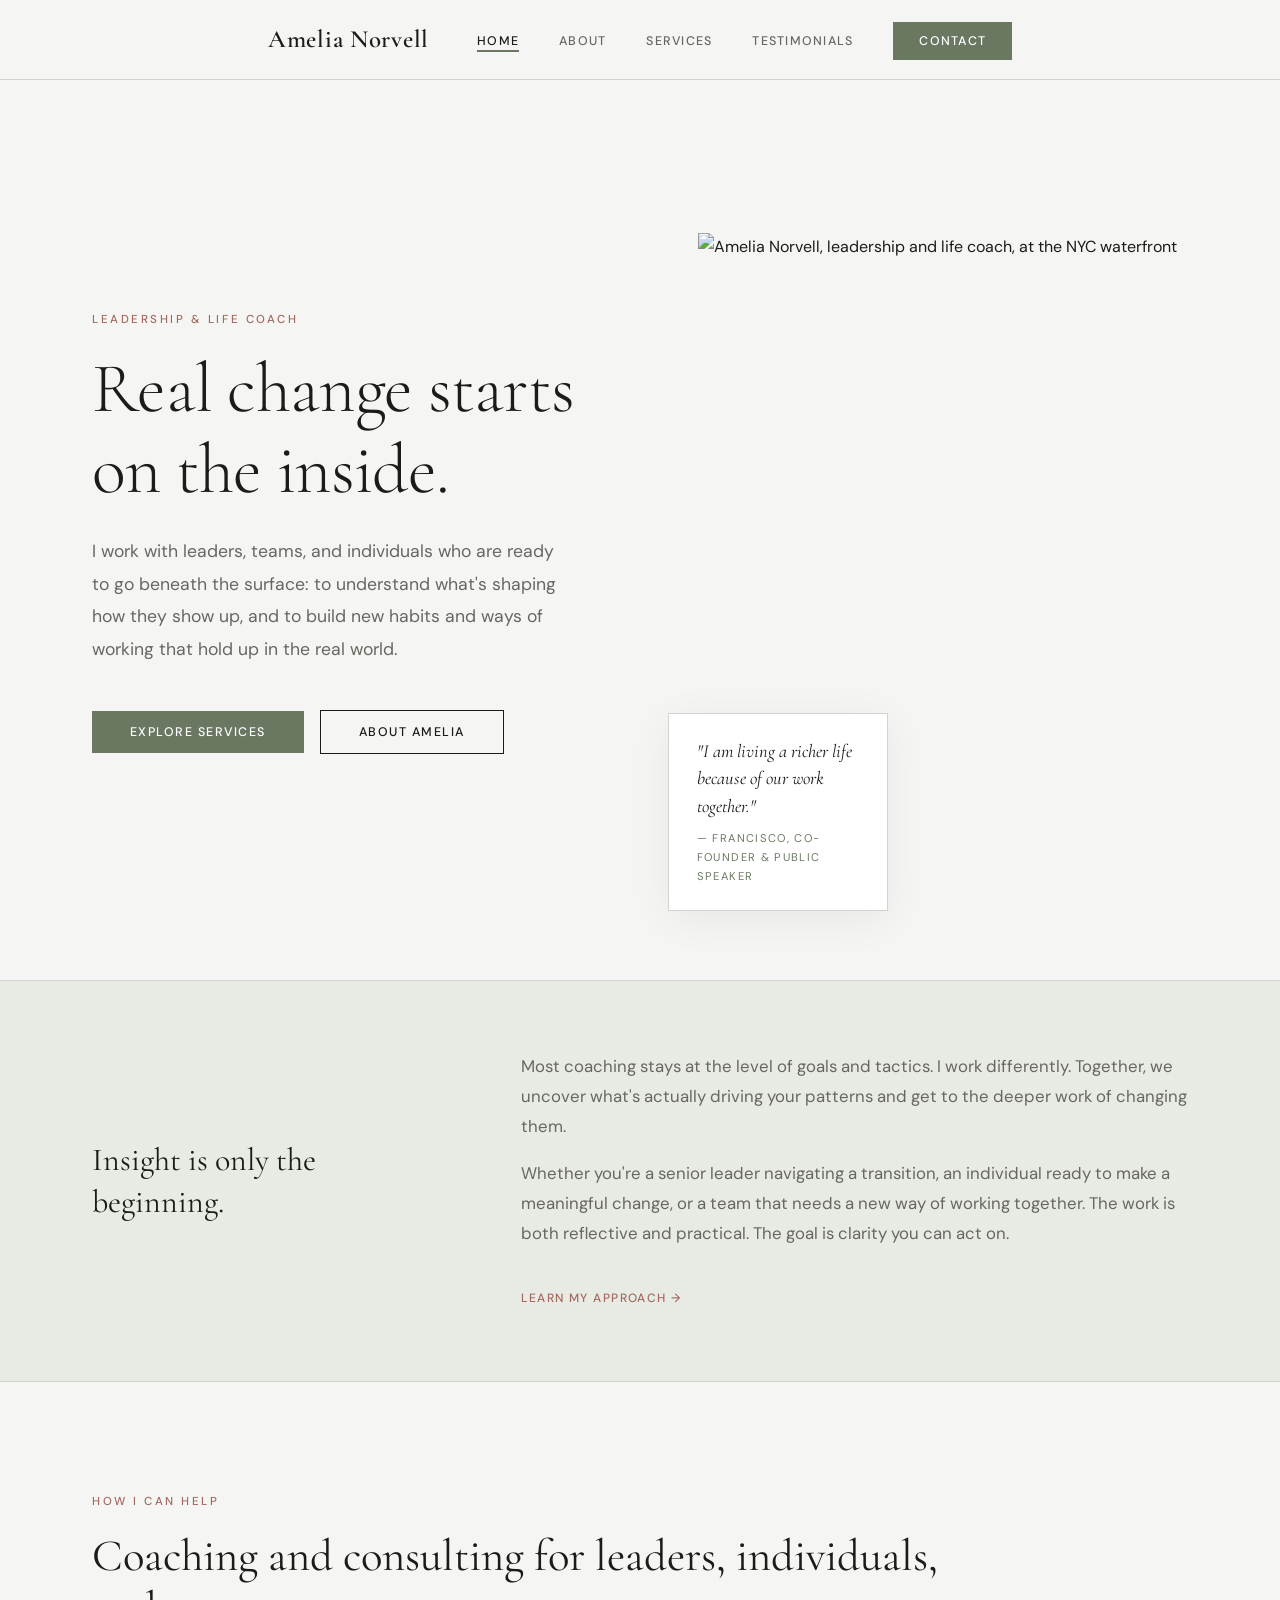
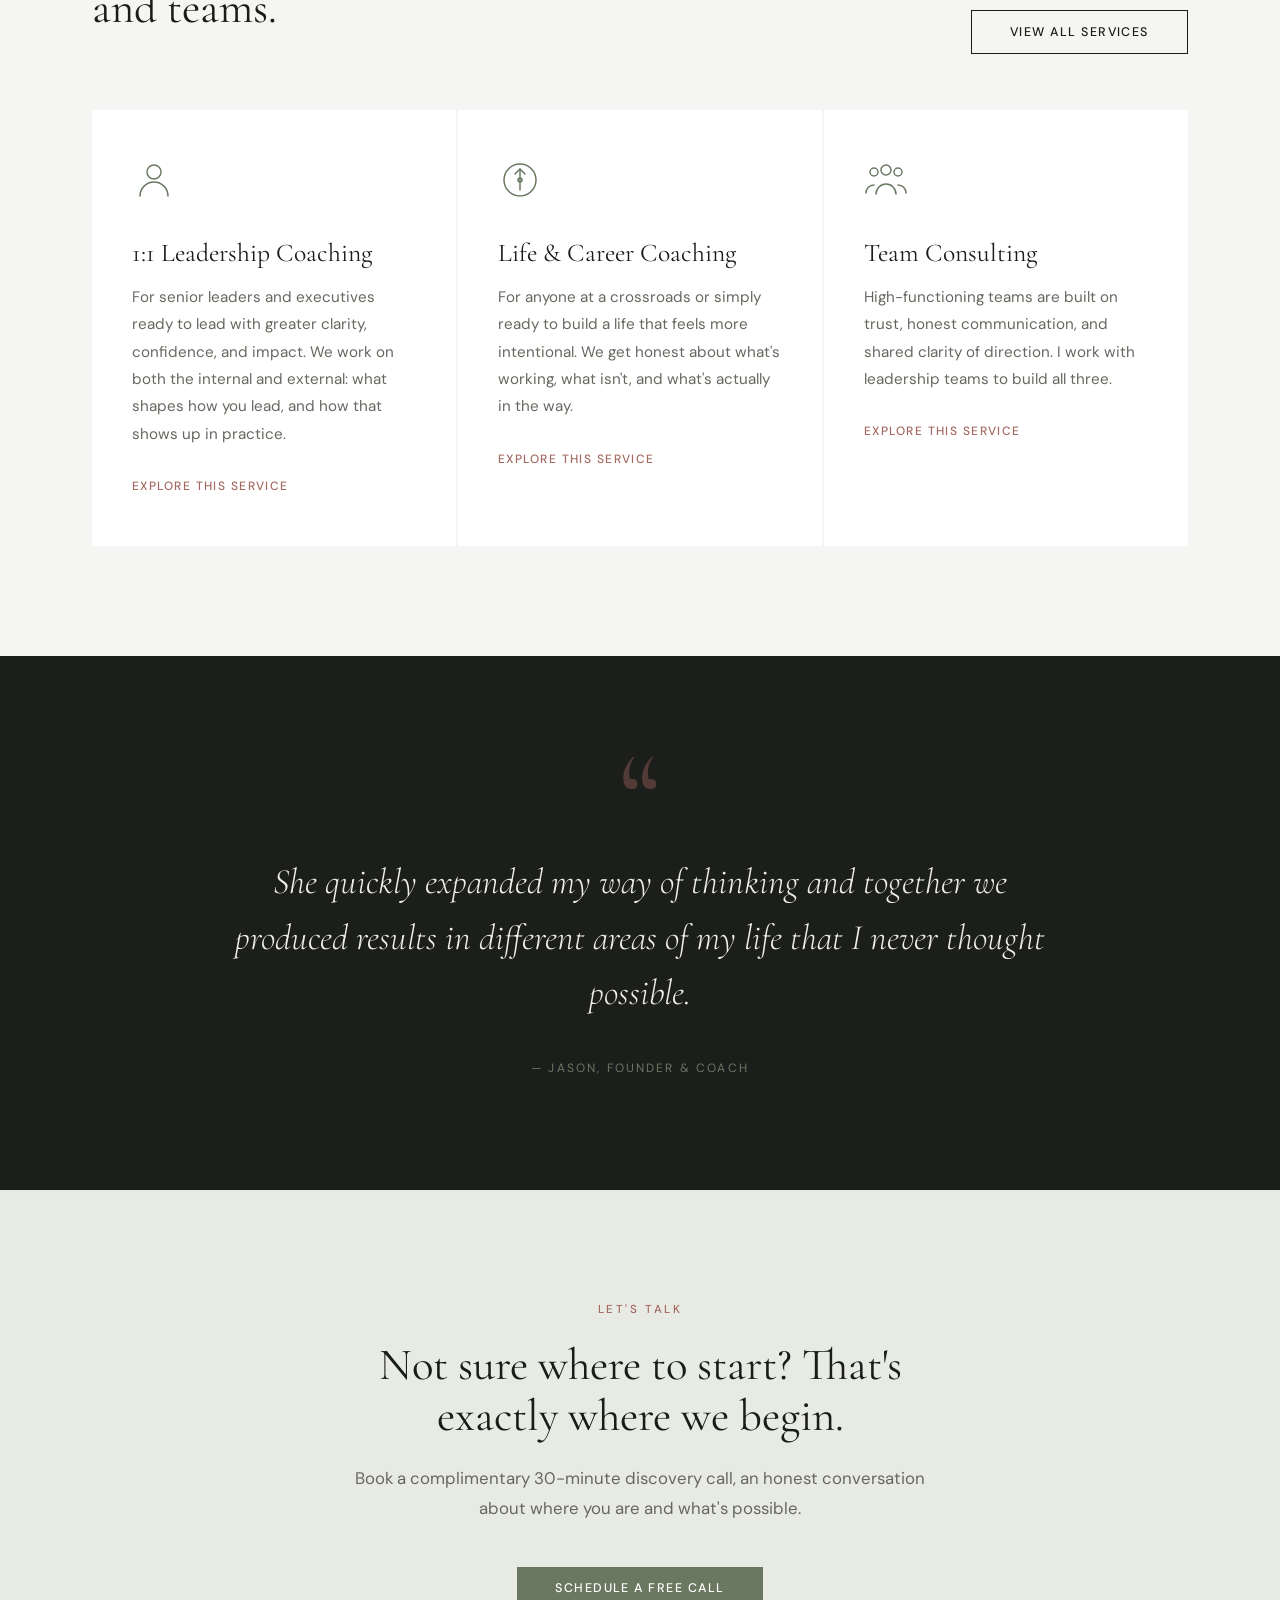
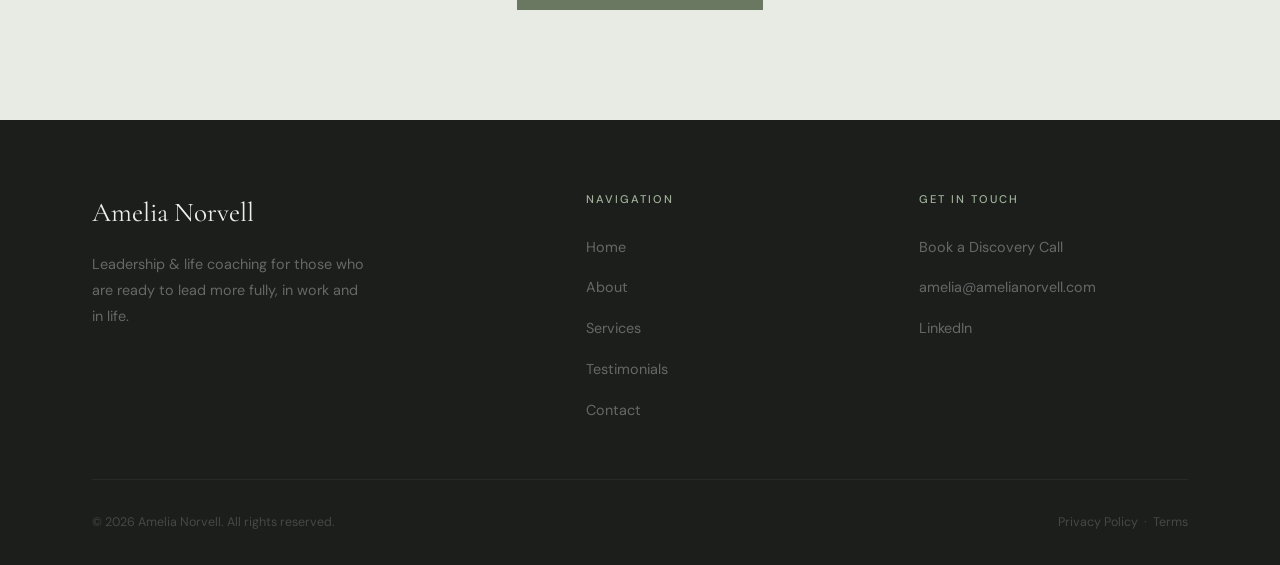
==== index.html @ 1b2a87e9 "Add files via upload" ====
<!DOCTYPE html>
<html lang="en">
<head>
  <meta charset="UTF-8" />
  <meta name="viewport" content="width=device-width, initial-scale=1.0" />
  <title>Amelia Norvell — Leadership & Life Coach</title>
  <meta name="description" content="Amelia Norvell helps high-achievers and teams unlock their fullest potential through transformative coaching and consulting." />
  <link rel="preconnect" href="https://fonts.googleapis.com" />
  <link rel="preconnect" href="https://fonts.gstatic.com" crossorigin />
  <link href="https://fonts.googleapis.com/css2?family=Cormorant+Garamond:ital,wght@0,300;0,400;0,500;0,600;1,300;1,400;1,500&family=DM+Sans:wght@300;400;500&display=swap" rel="stylesheet" />
  <link rel="stylesheet" href="style.css" />
</head>
<body>

  <!-- NAV -->
  <nav>
    <div class="container">
      <div class="nav-inner">
        <a href="index.html" class="nav-logo">Amelia Norvell</a>
        <ul class="nav-links">
          <li><a href="index.html" class="active">Home</a></li>
          <li><a href="about.html">About</a></li>
          <li><a href="services.html">Services</a></li>
          <li><a href="testimonials.html">Testimonials</a></li>
          <li><a href="contact.html" class="nav-cta">Contact</a></li>
        </ul>
        <button class="hamburger" aria-label="Toggle navigation">
          <span></span><span></span><span></span>
        </button>
      </div>
    </div>
  </nav>

  <!-- MOBILE NAV -->
  <div class="mobile-nav" role="navigation" aria-label="Mobile menu">
    <a href="index.html">Home</a>
    <a href="about.html">About</a>
    <a href="services.html">Services</a>
    <a href="testimonials.html">Testimonials</a>
    <a href="contact.html" class="mobile-cta">Contact</a>
  </div>

  <main class="page-content">

    <!-- HERO -->
    <section class="hero">
      <div class="container">
        <div class="hero-content">
          <span class="eyebrow">Leadership &amp; Life Coach</span>
          <h1>Real change starts<br>on the inside.</h1>
          <p class="hero-sub">I work with leaders, teams, and individuals who are ready to go beneath the surface: to understand what's shaping how they show up, and to build new habits and ways of working that hold up in the real world.</p>
          <div class="hero-btns">
            <a href="services.html" class="btn btn-primary">Explore Services</a>
            <a href="about.html" class="btn btn-outline">About Amelia</a>
          </div>
        </div>
        <div class="hero-visual">
          <img src="images/amelia-portrait-hero.jpeg" alt="Amelia Norvell, leadership and life coach, at the NYC waterfront" class="hero-portrait" style="object-fit:cover; display:block;" />
          <div class="hero-badge">
            <p>"I am living a richer life because of our work together."</p>
            <cite>— Francisco, Co-founder &amp; Public Speaker</cite>
          </div>
        </div>
      </div>
    </section>

    <!-- INTRO STRIP -->
    <section class="intro-strip">
      <div class="container">
        <div class="intro-strip-inner">
          <div data-reveal>
            <h2>Insight is only the beginning.</h2>
          </div>
          <div data-reveal>
            <p>Most coaching stays at the level of goals and tactics. I work differently. Together, we uncover what's actually driving your patterns and get to the deeper work of changing them.</p>
            <p>Whether you're a senior leader navigating a transition, an individual ready to make a meaningful change, or a team that needs a new way of working together. The work is both reflective and practical. The goal is clarity you can act on.</p>
            <a href="about.html" class="card-link" style="margin-top: 1.5rem; display: inline-flex;">Learn my approach &rarr;</a>
          </div>
        </div>
      </div>
    </section>

    <!-- SERVICES OVERVIEW -->
    <section class="section-pad services-overview">
      <div class="container">
        <div class="services-header">
          <div>
            <span class="eyebrow">How I Can Help</span>
            <h2 class="section-title">Coaching and consulting for leaders, individuals, and teams.</h2>
          </div>
          <a href="services.html" class="btn btn-outline" style="flex-shrink:0;">View All Services</a>
        </div>

        <div class="cards-grid">
          <div class="card" data-reveal>
            <svg class="card-icon" viewBox="0 0 44 44" fill="none" stroke="currentColor" stroke-width="1.5" stroke-linecap="round" stroke-linejoin="round">
              <circle cx="22" cy="14" r="7"/>
              <path d="M8 38c0-7.732 6.268-14 14-14s14 6.268 14 14"/>
            </svg>
            <h3>1:1 Leadership Coaching</h3>
            <p>For senior leaders and executives ready to lead with greater clarity, confidence, and impact. We work on both the internal and external: what shapes how you lead, and how that shows up in practice.</p>
            <a href="services.html" class="card-link">Explore this service</a>
          </div>

          <div class="card" data-reveal>
            <svg class="card-icon" viewBox="0 0 44 44" fill="none" stroke="currentColor" stroke-width="1.5" stroke-linecap="round" stroke-linejoin="round">
              <circle cx="22" cy="22" r="16"/>
              <line x1="22" y1="32" x2="22" y2="11"/>
              <path d="M17 16l5-5 5 5"/>
              <circle cx="22" cy="22" r="2"/>
            </svg>
            <h3>Life &amp; Career Coaching</h3>
            <p>For anyone at a crossroads or simply ready to build a life that feels more intentional. We get honest about what's working, what isn't, and what's actually in the way.</p>
            <a href="services.html" class="card-link">Explore this service</a>
          </div>

          <div class="card" data-reveal>
            <svg class="card-icon" viewBox="0 0 44 44" fill="none" stroke="currentColor" stroke-width="1.5" stroke-linecap="round" stroke-linejoin="round">
              <circle cx="22" cy="12" r="5"/>
              <path d="M12 36c0-5.523 4.477-10 10-10s10 4.477 10 10"/>
              <circle cx="10" cy="14" r="4"/>
              <path d="M2 35c0-4.418 3.582-8 8-8"/>
              <circle cx="34" cy="14" r="4"/>
              <path d="M42 35c0-4.418-3.582-8-8-8"/>
            </svg>
            <h3>Team Consulting</h3>
            <p>High-functioning teams are built on trust, honest communication, and shared clarity of direction. I work with leadership teams to build all three.</p>
            <a href="services.html" class="card-link">Explore this service</a>
          </div>
        </div>
      </div>
    </section>

    <!-- QUOTE -->
    <section class="quote-section">
      <div class="container">
        <div class="quote-inner">
          <span class="quote-mark" aria-hidden="true">&ldquo;</span>
          <blockquote>
            She quickly expanded my way of thinking and together we produced results in different areas of my life that I never thought possible.
          </blockquote>
          <cite>— Jason, Founder &amp; Coach</cite>
        </div>
      </div>
    </section>

    <!-- CTA -->
    <section class="cta-section">
      <div class="container">
        <div class="cta-inner" data-reveal>
          <span class="eyebrow">Let's Talk</span>
          <h2>Not sure where to start? That's exactly where we begin.</h2>
          <p>Book a complimentary 30-minute discovery call, an honest conversation about where you are and what's possible.</p>
          <a href="contact.html" class="btn btn-primary">Schedule a Free Call</a>
        </div>
      </div>
    </section>

  </main>

  <!-- FOOTER -->
  <footer>
    <div class="container">
      <div class="footer-grid">
        <div>
          <span class="footer-logo">Amelia Norvell</span>
          <p class="footer-desc">Leadership &amp; life coaching for those who are ready to lead more fully, in work and in life.</p>
        </div>
        <div>
          <div class="footer-col-title">Navigation</div>
          <ul class="footer-links">
            <li><a href="index.html">Home</a></li>
            <li><a href="about.html">About</a></li>
            <li><a href="services.html">Services</a></li>
            <li><a href="testimonials.html">Testimonials</a></li>
            <li><a href="contact.html">Contact</a></li>
          </ul>
        </div>
        <div>
          <div class="footer-col-title">Get in Touch</div>
          <ul class="footer-links">
            <li><a href="contact.html">Book a Discovery Call</a></li>
            <li><a href="mailto:amelia@amelianorvell.com">amelia@amelianorvell.com</a></li>
            <li><a href="https://www.linkedin.com/in/amelia-norvell-pcc">LinkedIn</a></li>
            
          </ul>
        </div>
      </div>
      <div class="footer-bottom">
        <span>&copy; 2026 Amelia Norvell. All rights reserved.</span>
        <span><a href="#">Privacy Policy</a> &nbsp;&middot;&nbsp; <a href="#">Terms</a></span>
      </div>
    </div>
  </footer>

  <script src="script.js"></script>
</body>
</html>
---- style.css ----
/* ============================================================
   RESET & ROOT
   ============================================================ */
*, *::before, *::after {
  box-sizing: border-box;
  margin: 0;
  padding: 0;
}

:root {
  --bg:           #F5F6F3;
  --bg-warm:      #E8EAE4;
  --bg-dark:      #1C1E1C;
  --text:         #1A1C18;
  --text-muted:   #666860;
  --accent:       #6A7862;
  --accent-hover: #546050;
  --accent-light: #E0E4DC;
  --pop:          #A36860;
  --white:        #FFFFFF;
  --border:       #D0D4CC;
  --nav-height:   80px;
}

html {
  scroll-behavior: smooth;
}

body {
  font-family: 'DM Sans', sans-serif;
  background: var(--bg);
  color: var(--text);
  line-height: 1.7;
  -webkit-font-smoothing: antialiased;
  overflow-x: hidden;
}

/* ============================================================
   TYPOGRAPHY
   ============================================================ */
h1, h2, h3, h4 {
  font-family: 'Cormorant Garamond', serif;
  font-weight: 400;
  line-height: 1.15;
}

h1 { font-size: clamp(2.8rem, 5.5vw, 5rem); }
h2 { font-size: clamp(2rem, 3.5vw, 3.2rem); }
h3 { font-size: clamp(1.4rem, 2vw, 2rem); }

p {
  font-size: 1rem;
  color: var(--text-muted);
  line-height: 1.8;
}

a { text-decoration: none; color: inherit; }

/* ============================================================
   LAYOUT
   ============================================================ */
.container {
  max-width: 1160px;
  margin: 0 auto;
  padding: 0 2rem;
}

.section-pad { padding: 110px 0; }
.section-pad-sm { padding: 70px 0; }

/* ============================================================
   BUTTONS
   ============================================================ */
.btn {
  display: inline-block;
  padding: 15px 38px;
  font-family: 'DM Sans', sans-serif;
  font-size: 0.78rem;
  font-weight: 500;
  letter-spacing: 0.12em;
  text-transform: uppercase;
  transition: all 0.3s ease;
  cursor: pointer;
  border: none;
  line-height: 1;
}

.btn-primary {
  background: var(--accent);
  color: var(--white);
}
.btn-primary:hover {
  background: var(--accent-hover);
  transform: translateY(-1px);
}

.btn-outline {
  border: 1.5px solid var(--text);
  color: var(--text);
  background: transparent;
}
.btn-outline:hover {
  background: var(--text);
  color: var(--white);
}

.btn-outline-light {
  border: 1.5px solid rgba(255,255,255,0.5);
  color: var(--white);
  background: transparent;
}
.btn-outline-light:hover {
  background: var(--white);
  color: var(--text);
  border-color: var(--white);
}

/* ============================================================
   NAVIGATION
   ============================================================ */
nav {
  position: fixed;
  top: 0;
  left: 0;
  right: 0;
  z-index: 1000;
  height: var(--nav-height);
  display: flex;
  align-items: center;
  background: rgba(245, 246, 243, 0.96);
  backdrop-filter: blur(10px);
  -webkit-backdrop-filter: blur(10px);
  border-bottom: 1px solid var(--border);
  transition: box-shadow 0.3s ease;
}

.nav-inner {
  display: flex;
  justify-content: space-between;
  align-items: center;
  width: 100%;
  gap: 3rem;
}

.nav-logo {
  font-family: 'Cormorant Garamond', serif;
  font-size: 1.55rem;
  font-weight: 600;
  letter-spacing: 0.03em;
  color: var(--text);
}

.nav-links {
  display: flex;
  gap: 2.5rem;
  align-items: center;
  list-style: none;
}

.nav-links a {
  font-size: 0.78rem;
  font-weight: 500;
  letter-spacing: 0.1em;
  text-transform: uppercase;
  color: var(--text-muted);
  transition: color 0.2s;
  position: relative;
}

.nav-links a::after {
  content: '';
  position: absolute;
  bottom: -3px;
  left: 0;
  right: 0;
  height: 1.5px;
  background: var(--accent);
  transform: scaleX(0);
  transform-origin: left;
  transition: transform 0.25s ease;
}

.nav-links a:hover,
.nav-links a.active {
  color: var(--text);
}

.nav-links a:hover::after,
.nav-links a.active::after {
  transform: scaleX(1);
}

.nav-cta {
  background: var(--accent) !important;
  color: var(--white) !important;
  padding: 11px 26px;
  font-size: 0.78rem;
  letter-spacing: 0.1em;
  text-transform: uppercase;
  transition: background 0.2s, transform 0.2s !important;
}

.nav-cta::after { display: none !important; }

.nav-cta:hover {
  background: var(--accent-hover) !important;
  transform: translateY(-1px);
}

/* Hamburger */
.hamburger {
  display: none;
  flex-direction: column;
  gap: 5px;
  cursor: pointer;
  background: none;
  border: none;
  padding: 6px;
}

.hamburger span {
  display: block;
  width: 24px;
  height: 1.5px;
  background: var(--text);
  transition: all 0.3s ease;
}

.hamburger.open span:nth-child(1) {
  transform: translateY(6.5px) rotate(45deg);
}
.hamburger.open span:nth-child(2) {
  opacity: 0;
  transform: scaleX(0);
}
.hamburger.open span:nth-child(3) {
  transform: translateY(-6.5px) rotate(-45deg);
}

/* Mobile Nav Overlay */
.mobile-nav {
  display: none;
  position: fixed;
  top: var(--nav-height);
  left: 0;
  right: 0;
  bottom: 0;
  background: var(--bg);
  z-index: 999;
  flex-direction: column;
  align-items: center;
  justify-content: center;
  gap: 2.5rem;
  opacity: 0;
  transition: opacity 0.3s ease;
}

.mobile-nav.open {
  display: flex;
  opacity: 1;
}

.mobile-nav a {
  font-family: 'Cormorant Garamond', serif;
  font-size: 2.4rem;
  font-weight: 400;
  color: var(--text);
  letter-spacing: 0.02em;
  transition: color 0.2s;
}

.mobile-nav a:hover { color: var(--accent); }

.mobile-nav .mobile-cta {
  font-family: 'DM Sans', sans-serif;
  font-size: 0.78rem;
  font-weight: 500;
  background: var(--accent);
  color: var(--white);
  padding: 15px 38px;
  letter-spacing: 0.12em;
  text-transform: uppercase;
  margin-top: 0.5rem;
}

/* ============================================================
   PAGE OFFSET (for fixed nav)
   ============================================================ */
.page-content { padding-top: var(--nav-height); }

/* ============================================================
   SECTION LABELS
   ============================================================ */
.eyebrow {
  display: block;
  font-size: 0.72rem;
  font-weight: 500;
  letter-spacing: 0.22em;
  text-transform: uppercase;
  color: var(--pop);
  margin-bottom: 1.25rem;
}

.section-title {
  margin-bottom: 1.25rem;
}

.section-sub {
  max-width: 540px;
  margin-bottom: 3.5rem;
}

/* ============================================================
   IMAGE PLACEHOLDER
   ============================================================ */
.img-ph {
  background: linear-gradient(145deg, #C0C4B8 0%, #A4B09A 40%, #889A82 100%);
  border-radius: 2px;
  display: block;
  position: relative;
  overflow: hidden;
}

.img-ph::after {
  content: '';
  position: absolute;
  inset: 0;
  background: linear-gradient(135deg, rgba(255,255,255,0.08) 0%, transparent 50%);
}

/* ============================================================
   HOME — HERO
   ============================================================ */
.hero {
  min-height: 100svh;
  display: flex;
  align-items: center;
  padding: calc(var(--nav-height) + 60px) 0 80px;
}

.hero .container {
  display: grid;
  grid-template-columns: 1.05fr 0.95fr;
  align-items: center;
  gap: 4rem;
  width: 100%;
}

.hero-content { }

.hero h1 {
  font-weight: 300;
  letter-spacing: -0.01em;
  margin-bottom: 1.5rem;
}

.hero h1 em {
  font-style: italic;
  color: var(--accent);
}

.hero-sub {
  font-size: 1.1rem;
  max-width: 480px;
  margin-bottom: 2.75rem;
  line-height: 1.85;
}

.hero-btns {
  display: flex;
  gap: 1rem;
  flex-wrap: wrap;
  align-items: center;
  margin-bottom: 3.5rem;
}

.hero-stats {
  display: flex;
  gap: 3rem;
  padding-top: 3rem;
  border-top: 1px solid var(--border);
}

.stat-num {
  font-family: 'Cormorant Garamond', serif;
  font-size: 2.8rem;
  font-weight: 400;
  color: var(--pop);
  line-height: 1;
  margin-bottom: 0.35rem;
}

.stat-label {
  font-size: 0.78rem;
  letter-spacing: 0.1em;
  text-transform: uppercase;
  color: var(--text-muted);
}

.hero-visual {
  position: relative;
}

.hero-portrait {
  width: 100%;
  aspect-ratio: 3/4;
  max-height: 680px;
  object-fit: cover;
  object-position: top;
}

.hero-badge {
  position: absolute;
  bottom: -24px;
  left: -30px;
  background: var(--white);
  border: 1px solid var(--border);
  padding: 1.5rem 1.75rem;
  box-shadow: 0 8px 40px rgba(0,0,0,0.06);
  max-width: 220px;
}

.hero-badge p {
  font-family: 'Cormorant Garamond', serif;
  font-size: 1.15rem;
  font-style: italic;
  color: var(--text);
  line-height: 1.5;
}

.hero-badge cite {
  display: block;
  font-family: 'DM Sans', sans-serif;
  font-size: 0.7rem;
  letter-spacing: 0.12em;
  text-transform: uppercase;
  color: var(--accent);
  margin-top: 0.5rem;
  font-style: normal;
}

/* ============================================================
   HOME — INTRO STRIP
   ============================================================ */
.intro-strip {
  background: var(--bg-warm);
  padding: 70px 0;
  border-top: 1px solid var(--border);
  border-bottom: 1px solid var(--border);
}

.intro-strip-inner {
  display: grid;
  grid-template-columns: 1fr 2fr;
  gap: 6rem;
  align-items: center;
}

.intro-strip h2 {
  font-size: clamp(1.8rem, 2.5vw, 2.4rem);
  line-height: 1.3;
}

.intro-strip p {
  font-size: 1.05rem;
  margin-bottom: 1rem;
}

/* ============================================================
   HOME — SERVICES OVERVIEW
   ============================================================ */
.services-overview { }

.services-header {
  display: flex;
  justify-content: space-between;
  align-items: flex-end;
  margin-bottom: 3.5rem;
}

.cards-grid {
  display: grid;
  grid-template-columns: repeat(3, 1fr);
  gap: 2px;
}

.card {
  background: var(--white);
  padding: 3rem 2.5rem;
  transition: transform 0.25s ease, box-shadow 0.25s ease;
}

.card:hover {
  transform: translateY(-4px);
  box-shadow: 0 12px 40px rgba(0,0,0,0.06);
}

.card-icon {
  width: 44px;
  height: 44px;
  margin-bottom: 1.75rem;
  color: var(--accent);
}

.card h3 {
  font-size: 1.6rem;
  margin-bottom: 1rem;
}

.card p { font-size: 0.95rem; }

.card-link {
  display: inline-flex;
  align-items: center;
  gap: 0.6rem;
  margin-top: 1.75rem;
  font-size: 0.75rem;
  font-weight: 500;
  letter-spacing: 0.12em;
  text-transform: uppercase;
  color: var(--pop);
  transition: gap 0.2s;
}

.card-link:hover { gap: 1rem; }

/* ============================================================
   QUOTE / PULL QUOTE
   ============================================================ */
.quote-section {
  background: var(--bg-dark);
  padding: 110px 0;
  text-align: center;
}

.quote-inner {
  max-width: 840px;
  margin: 0 auto;
}

.quote-mark {
  font-family: 'Cormorant Garamond', serif;
  font-size: 8rem;
  line-height: 0.5;
  color: var(--pop);
  opacity: 0.4;
  display: block;
  margin-bottom: 1.5rem;
}

.quote-section blockquote {
  font-family: 'Cormorant Garamond', serif;
  font-size: clamp(1.6rem, 2.8vw, 2.6rem);
  font-weight: 300;
  font-style: italic;
  color: #EEEEE8;
  line-height: 1.55;
  margin-bottom: 2rem;
}

.quote-section cite {
  font-size: 0.75rem;
  letter-spacing: 0.18em;
  text-transform: uppercase;
  color: var(--accent);
  font-style: normal;
}

/* ============================================================
   CTA SECTION
   ============================================================ */
.cta-section {
  background: var(--bg-warm);
  padding: 110px 0;
  text-align: center;
}

.cta-inner { max-width: 620px; margin: 0 auto; }

.cta-section h2 {
  margin-bottom: 1.25rem;
}

.cta-section p {
  margin-bottom: 2.75rem;
  font-size: 1.05rem;
}

/* ============================================================
   FOOTER
   ============================================================ */
footer {
  background: var(--bg-dark);
  color: #787C70;
  padding: 70px 0 32px;
}

.footer-grid {
  display: grid;
  grid-template-columns: 1.6fr 1fr 1fr;
  gap: 4rem;
  padding-bottom: 3.5rem;
  border-bottom: 1px solid #282A28;
  margin-bottom: 2rem;
}

.footer-logo {
  font-family: 'Cormorant Garamond', serif;
  font-size: 1.7rem;
  color: #EEEEE8;
  margin-bottom: 1rem;
  display: block;
}

.footer-desc {
  font-size: 0.9rem;
  line-height: 1.8;
  color: #666868;
  max-width: 280px;
}

.footer-col-title {
  font-size: 0.7rem;
  font-weight: 500;
  letter-spacing: 0.18em;
  text-transform: uppercase;
  color: #A0B098;
  margin-bottom: 1.5rem;
}

.footer-links {
  list-style: none;
  display: flex;
  flex-direction: column;
  gap: 0.85rem;
}

.footer-links a {
  font-size: 0.9rem;
  color: #666868;
  transition: color 0.2s;
}

.footer-links a:hover { color: var(--accent); }

.footer-bottom {
  display: flex;
  justify-content: space-between;
  align-items: center;
  font-size: 0.78rem;
  color: #464848;
}

.footer-bottom a {
  color: #464848;
  transition: color 0.2s;
}

.footer-bottom a:hover { color: var(--accent); }

/* ============================================================
   PAGE HERO (inner pages)
   ============================================================ */
.page-hero {
  padding: 100px 0 80px;
  background: var(--bg-warm);
  border-bottom: 1px solid var(--border);
}

.page-hero h1 {
  font-weight: 300;
  margin-bottom: 1rem;
}

.page-hero p {
  font-size: 1.1rem;
  max-width: 540px;
  line-height: 1.85;
}

/* ============================================================
   ABOUT PAGE
   ============================================================ */
.about-split {
  display: grid;
  grid-template-columns: 0.85fr 1.15fr;
  gap: 6rem;
  align-items: start;
}

.about-portrait {
  aspect-ratio: 3/4;
  position: sticky;
  top: calc(var(--nav-height) + 2rem);
  pointer-events: none;
}

.about-text .eyebrow { margin-bottom: 1.5rem; }

.about-text h2 {
  margin-bottom: 1.5rem;
  line-height: 1.2;
}

.about-text p {
  margin-bottom: 1.25rem;
}

.credentials {
  margin-top: 3rem;
  padding-top: 3rem;
  border-top: 1px solid var(--border);
}

.credentials-sub {
  margin-top: 0.75rem;
  font-size: 0.95rem;
}

.credential-list {
  list-style: none;
  margin-top: 1.5rem;
  display: flex;
  flex-direction: column;
  gap: 0.9rem;
}

.credential-list li {
  display: flex;
  gap: 1rem;
  align-items: flex-start;
  font-size: 0.95rem;
  color: var(--text-muted);
  padding-bottom: 0.9rem;
  border-bottom: 1px solid var(--border);
}

.credential-list li:last-child {
  border-bottom: none;
}

.credential-list li::before {
  content: '◆';
  color: var(--accent);
  font-size: 0.5rem;
  margin-top: 0.5rem;
  flex-shrink: 0;
}

.values-section { background: var(--bg-warm); }

.values-grid {
  display: grid;
  grid-template-columns: repeat(3, 1fr);
  gap: 0;
  margin-top: 3.5rem;
  border: 1px solid var(--border);
}

.value-item {
  padding: 2.75rem 2.25rem;
  border-right: 1px solid var(--border);
}

.value-item:last-child { border-right: none; }

.value-num {
  font-family: 'Cormorant Garamond', serif;
  font-size: 3rem;
  color: var(--pop);
  opacity: 0.5;
  line-height: 1;
  margin-bottom: 1.25rem;
}

.value-item h4 {
  font-family: 'Cormorant Garamond', serif;
  font-size: 1.4rem;
  margin-bottom: 0.75rem;
}

.value-item p { font-size: 0.92rem; }

/* ============================================================
   SERVICES PAGE
   ============================================================ */
.service-block {
  display: grid;
  grid-template-columns: 1fr 1fr;
  gap: 6rem;
  align-items: center;
  padding: 90px 0;
  border-bottom: 1px solid var(--border);
}

.service-block:last-of-type {
  border-bottom: none;
}

.service-block.flip .svc-content { order: 2; }
.service-block.flip .svc-visual  { order: 1; }

.svc-num {
  font-family: 'Cormorant Garamond', serif;
  font-size: 6rem;
  color: var(--accent-light);
  line-height: 1;
  margin-bottom: 0.5rem;
  font-weight: 300;
}

.svc-content h2 {
  font-size: clamp(1.8rem, 2.5vw, 2.6rem);
  margin-bottom: 1.25rem;
}

.svc-content p { margin-bottom: 1rem; }

.svc-content .includes {
  margin: 2rem 0;
  list-style: none;
  display: flex;
  flex-direction: column;
  gap: 0.6rem;
}

.svc-content .includes li {
  font-size: 0.92rem;
  color: var(--text-muted);
  padding-left: 1.25rem;
  position: relative;
}

.svc-content .includes li::before {
  content: '—';
  position: absolute;
  left: 0;
  color: var(--accent);
}

.svc-visual {
  aspect-ratio: 4/3;
}

.process-section { background: var(--bg-warm); }

.process-grid {
  display: grid;
  grid-template-columns: repeat(4, 1fr);
  gap: 1px;
  margin-top: 3.5rem;
  background: var(--border);
}

.process-step {
  background: var(--bg);
  padding: 2.5rem 2rem;
}

.step-num {
  font-family: 'Cormorant Garamond', serif;
  font-size: 3.5rem;
  color: var(--pop);
  line-height: 1;
  margin-bottom: 1.5rem;
  font-weight: 300;
}

.process-step h4 {
  font-family: 'Cormorant Garamond', serif;
  font-size: 1.3rem;
  margin-bottom: 0.75rem;
}

.process-step p { font-size: 0.88rem; }

/* ============================================================
   TESTIMONIALS PAGE
   ============================================================ */
.testimonials-hero-quote {
  max-width: 860px;
  margin: 3rem auto 0;
  text-align: center;
}

.testimonials-hero-quote blockquote {
  font-family: 'Cormorant Garamond', serif;
  font-size: clamp(1.8rem, 3vw, 3rem);
  font-weight: 300;
  font-style: italic;
  line-height: 1.45;
  color: var(--text);
  margin-bottom: 1.5rem;
}

.testimonials-hero-quote cite {
  font-size: 0.75rem;
  letter-spacing: 0.18em;
  text-transform: uppercase;
  color: var(--accent);
  font-style: normal;
}

.testimonials-grid {
  display: grid;
  grid-template-columns: repeat(2, 1fr);
  gap: 2px;
  background: var(--border);
}

.t-card {
  background: var(--white);
  padding: 3.25rem;
  transition: transform 0.25s, box-shadow 0.25s;
}

.t-card:hover {
  transform: translateY(-3px);
  box-shadow: 0 10px 40px rgba(0,0,0,0.05);
}

.t-stars {
  display: flex;
  gap: 0.2rem;
  margin-bottom: 1.5rem;
}

.t-stars span {
  color: var(--pop);
  font-size: 0.85rem;
}

.t-card blockquote {
  font-family: 'Cormorant Garamond', serif;
  font-size: 1.25rem;
  font-style: italic;
  line-height: 1.65;
  color: var(--text);
  margin-bottom: 2rem;
}

.t-author {
  display: flex;
  gap: 1rem;
  align-items: center;
  padding-top: 1.5rem;
  border-top: 1px solid var(--border);
}

.t-info {
  padding-left: 0.875rem;
  border-left: 2px solid var(--pop);
}

.t-info cite {
  font-family: 'DM Sans', sans-serif;
  font-size: 0.9rem;
  font-weight: 500;
  color: var(--text);
  font-style: normal;
  display: block;
}

.t-info span {
  font-size: 0.8rem;
  color: var(--text-muted);
}

/* ============================================================
   CONTACT PAGE
   ============================================================ */
.contact-grid {
  display: grid;
  grid-template-columns: 1fr 1.3fr;
  gap: 7rem;
  align-items: start;
}

.contact-info h2 {
  font-size: clamp(1.8rem, 2.5vw, 2.6rem);
  margin-bottom: 1.25rem;
}

.contact-info > p {
  font-size: 1.05rem;
  margin-bottom: 2.5rem;
}

.contact-detail {
  display: flex;
  gap: 1.25rem;
  align-items: flex-start;
  margin-bottom: 1.75rem;
}

.contact-detail-icon {
  flex-shrink: 0;
  width: 20px;
  height: 20px;
  margin-top: 3px;
  color: var(--accent);
}

.contact-detail-icon svg {
  width: 20px;
  height: 20px;
  stroke: currentColor;
  fill: none;
  stroke-width: 1.5;
  stroke-linecap: round;
  stroke-linejoin: round;
}

.contact-detail strong {
  display: block;
  font-size: 0.72rem;
  font-weight: 500;
  letter-spacing: 0.14em;
  text-transform: uppercase;
  color: var(--text);
  margin-bottom: 0.2rem;
}

.contact-detail p {
  font-size: 0.95rem;
  color: var(--text-muted);
  margin: 0;
}

.contact-socials {
  display: flex;
  gap: 1rem;
  margin-top: 2.5rem;
  padding-top: 2.5rem;
  border-top: 1px solid var(--border);
}

.social-link {
  display: inline-flex;
  align-items: center;
  gap: 0.5rem;
  font-size: 0.75rem;
  font-weight: 500;
  letter-spacing: 0.1em;
  text-transform: uppercase;
  color: var(--text-muted);
  transition: color 0.2s;
}

.social-link:hover { color: var(--accent); }

/* Form */
.form-group {
  margin-bottom: 1.5rem;
}

.form-group label {
  display: block;
  font-size: 0.72rem;
  font-weight: 500;
  letter-spacing: 0.12em;
  text-transform: uppercase;
  color: var(--text);
  margin-bottom: 0.6rem;
}

.form-group input,
.form-group textarea,
.form-group select {
  width: 100%;
  padding: 14px 16px;
  background: var(--white);
  border: 1.5px solid var(--border);
  font-family: 'DM Sans', sans-serif;
  font-size: 0.95rem;
  color: var(--text);
  outline: none;
  transition: border-color 0.25s;
  border-radius: 0;
  -webkit-appearance: none;
  appearance: none;
}

.form-group input::placeholder,
.form-group textarea::placeholder {
  color: #A4A8A0;
}

.form-group input:focus,
.form-group textarea:focus,
.form-group select:focus {
  border-color: var(--accent);
}

.form-group textarea {
  resize: vertical;
  min-height: 150px;
}

.form-row {
  display: grid;
  grid-template-columns: 1fr 1fr;
  gap: 1.5rem;
}

.form-success-msg {
  display: none;
  padding: 1.25rem 1.5rem;
  background: #EAF4ED;
  border: 1px solid #B4D9BC;
  font-size: 0.9rem;
  color: #2D6A3F;
  margin-top: 1rem;
}

.form-success-msg.show { display: block; }

/* ============================================================
   RESPONSIVE
   ============================================================ */
@media (max-width: 1024px) {
  .hero .container {
    grid-template-columns: 1fr;
  }

  .hero {
    min-height: auto;
    padding: calc(var(--nav-height) + 60px) 0 60px;
  }

  .hero-visual { display: block; }
  .hero-portrait { aspect-ratio: 3/4; max-height: 600px; }
  .hero-badge { display: none; }

  .intro-strip-inner {
    grid-template-columns: 1fr;
    gap: 2rem;
  }

  .about-split {
    grid-template-columns: 1fr;
    gap: 3rem;
  }

  .about-portrait {
    position: static;
    aspect-ratio: 3/4;
    max-width: 420px;
    margin: 0 auto;
    object-fit: cover;
    object-position: top;
  }

  .cards-grid { grid-template-columns: 1fr 1fr; }

  .service-block {
    grid-template-columns: 1fr;
    gap: 3rem;
  }

  .service-block.flip .svc-content { order: 1; }
  .service-block.flip .svc-visual  { order: 2; }

  .svc-visual { aspect-ratio: 16/9; }

  .process-grid { grid-template-columns: repeat(2, 1fr); }

  .testimonials-grid { grid-template-columns: 1fr; }

  .contact-grid {
    grid-template-columns: 1fr;
    gap: 4rem;
  }

  .footer-grid {
    grid-template-columns: 1fr 1fr;
    gap: 3rem;
  }
}

@media (max-width: 768px) {
  :root { --nav-height: 68px; }

  .nav-links { display: none; }
  .hamburger { display: flex; }

  .section-pad { padding: 70px 0; }
  .section-pad-sm { padding: 50px 0; }

  .cards-grid { grid-template-columns: 1fr; }

  .values-grid {
    grid-template-columns: 1fr;
  }

  .value-item {
    border-right: none;
    border-bottom: 1px solid var(--border);
  }

  .value-item:last-child { border-bottom: none; }

  .process-grid { grid-template-columns: 1fr 1fr; }

  .form-row { grid-template-columns: 1fr; }

  .footer-grid { grid-template-columns: 1fr; gap: 2.5rem; }

  .footer-bottom {
    flex-direction: column;
    gap: 0.6rem;
    text-align: center;
  }

  .hero-stats { gap: 2rem; }

  .hero-btns { flex-direction: column; align-items: flex-start; }

  .services-header { flex-direction: column; align-items: flex-start; gap: 1.5rem; }

  .testimonials-hero-quote { margin-top: 2rem; }

  .t-card { padding: 2.25rem; }
}

@media (max-width: 480px) {
  .container { padding: 0 1.25rem; }
  .process-grid { grid-template-columns: 1fr; }
}

/* Homepage process grid responsive */
@media (max-width: 768px) {
  .responsive-process {
    grid-template-columns: 1fr 1fr !important;
  }
}

@media (max-width: 480px) {
  .responsive-process {
    grid-template-columns: 1fr !important;
  }
}
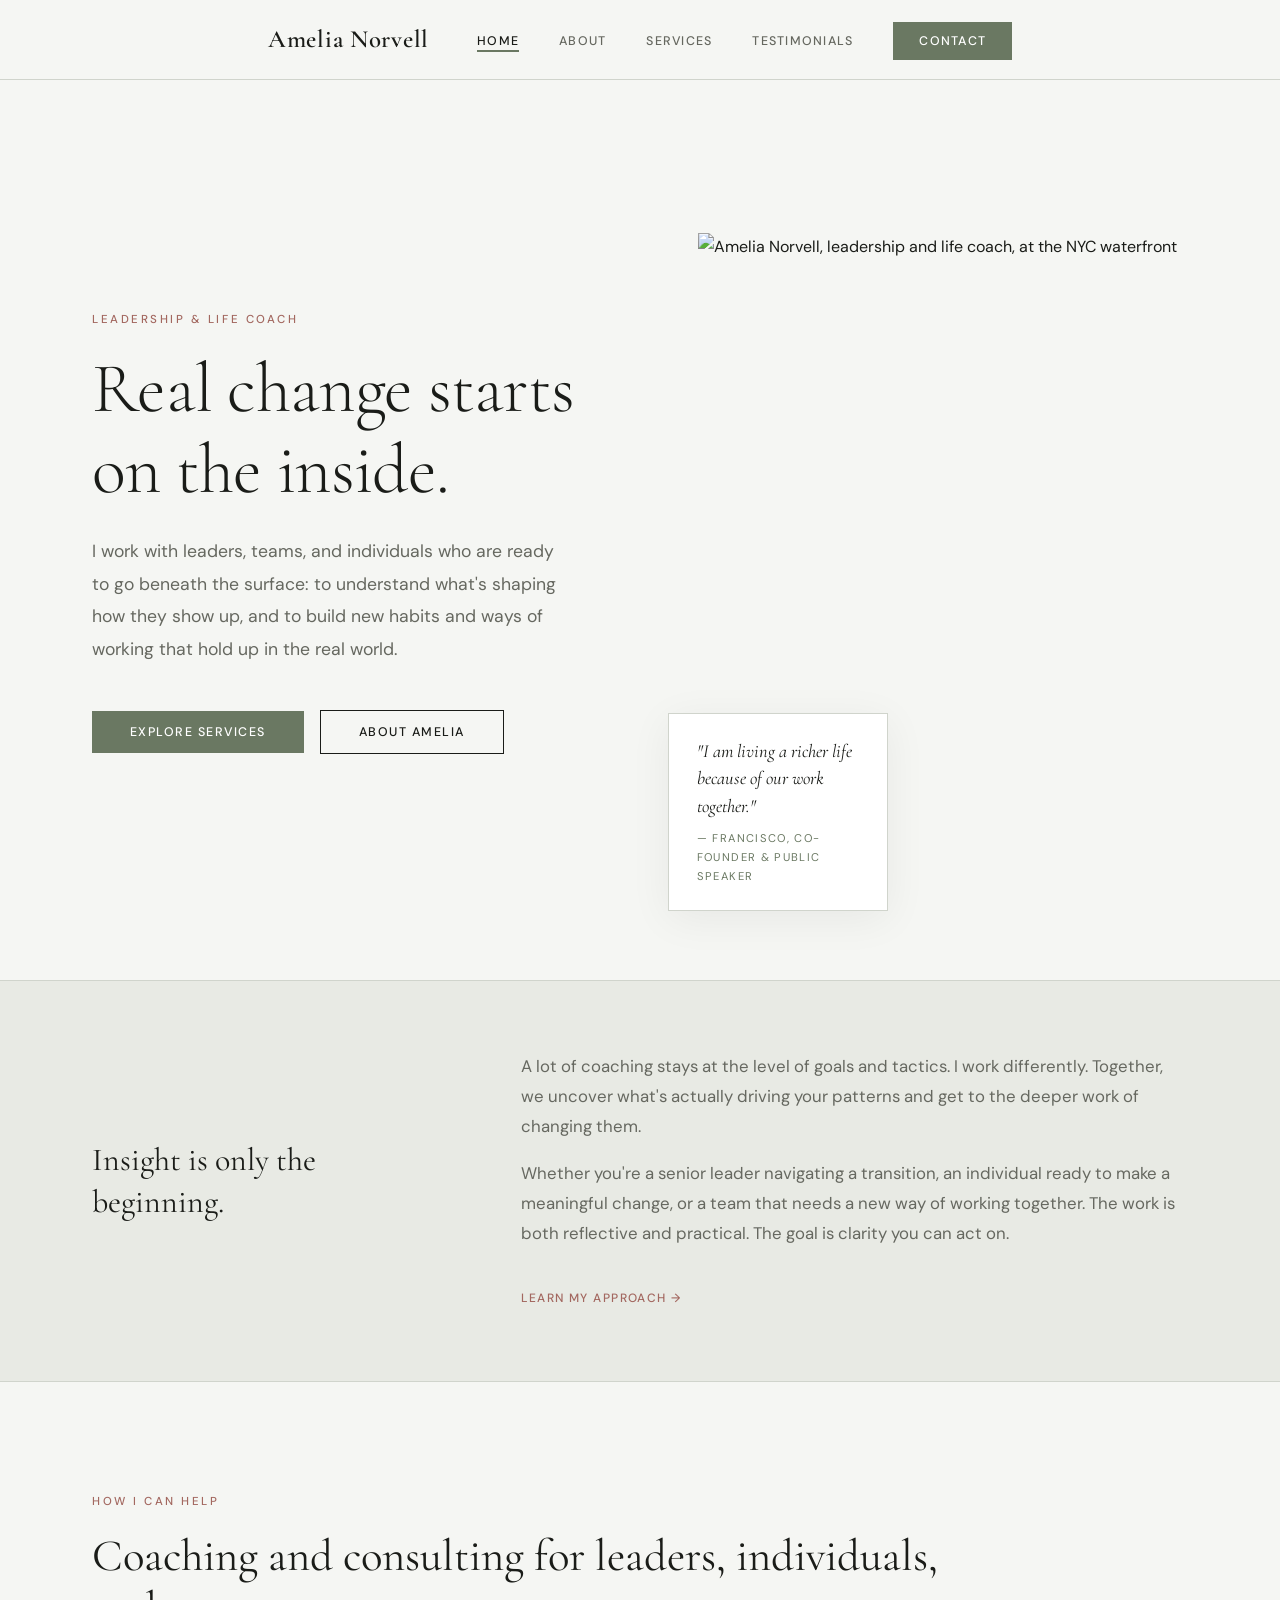
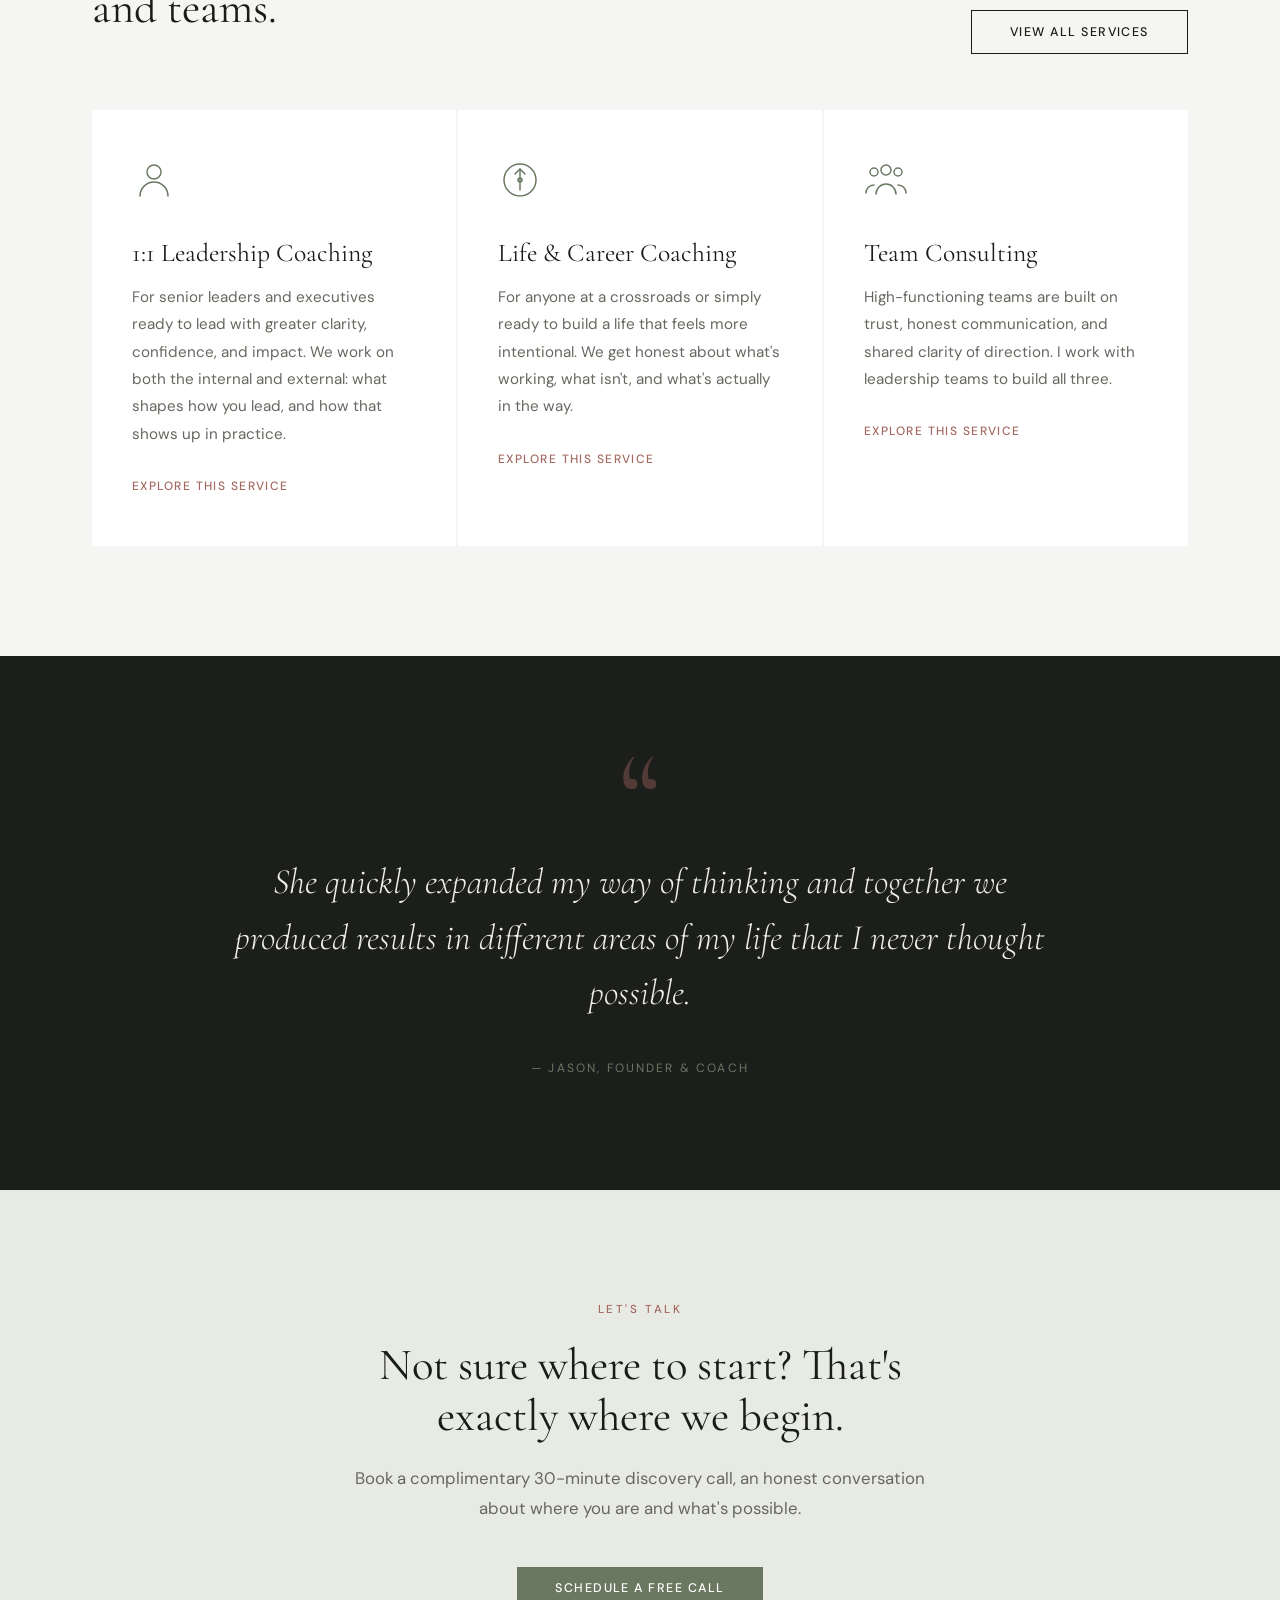
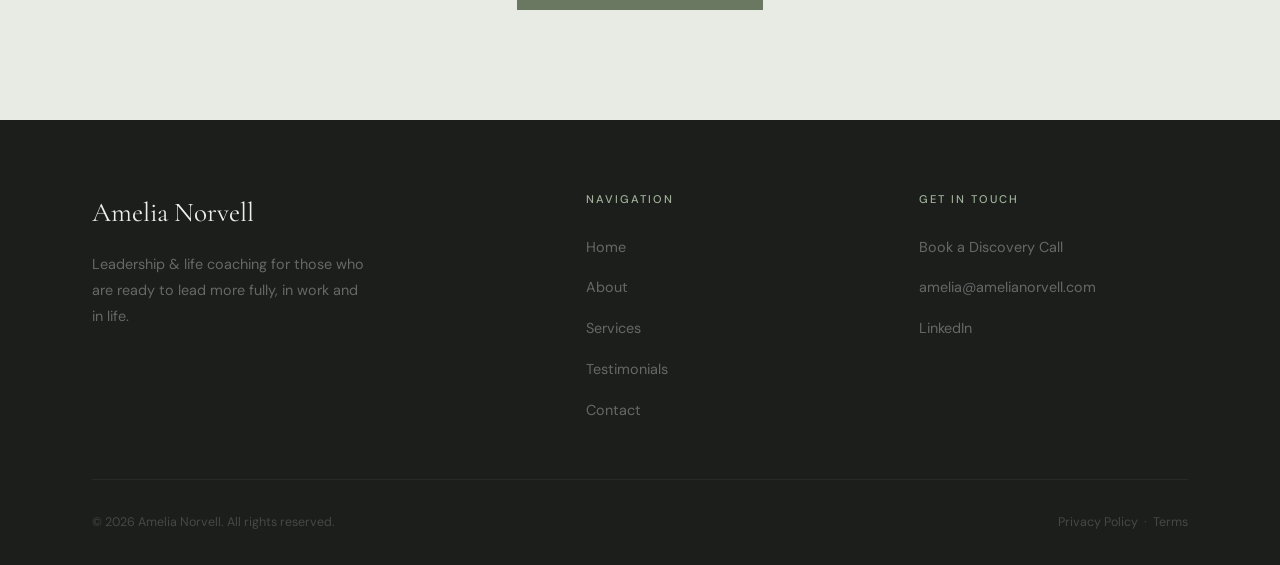
==== commit 0957cd6b: "Add files via upload" ====
--- a/index.html
+++ b/index.html
@@ -72,7 +72,7 @@
             <h2>Insight is only the beginning.</h2>
           </div>
           <div data-reveal>
-            <p>Most coaching stays at the level of goals and tactics. I work differently. Together, we uncover what's actually driving your patterns and get to the deeper work of changing them.</p>
+            <p>A lot of coaching stays at the level of goals and tactics. I work differently. Together, we uncover what's actually driving your patterns and get to the deeper work of changing them.</p>
             <p>Whether you're a senior leader navigating a transition, an individual ready to make a meaningful change, or a team that needs a new way of working together. The work is both reflective and practical. The goal is clarity you can act on.</p>
             <a href="about.html" class="card-link" style="margin-top: 1.5rem; display: inline-flex;">Learn my approach &rarr;</a>
           </div>
--- a/style.css
+++ b/style.css
@@ -406,7 +406,7 @@
   aspect-ratio: 3/4;
   max-height: 680px;
   object-fit: cover;
-  object-position: top;
+  object-position: center 15%;
 }
 
 .hero-badge {
@@ -696,6 +696,20 @@
 }
 
 .about-text .eyebrow { margin-bottom: 1.5rem; }
+
+.approach-grid {
+  display: grid;
+  grid-template-columns: 1fr 1fr;
+  gap: 6rem;
+  align-items: center;
+}
+
+.investment-grid {
+  display: grid;
+  grid-template-columns: 1fr 1fr;
+  gap: 6rem;
+  align-items: start;
+}
 
 .about-text h2 {
   margin-bottom: 1.5rem;
@@ -1130,7 +1144,14 @@
 
   .hero-visual { display: block; }
   .hero-portrait { aspect-ratio: 3/4; max-height: 600px; }
-  .hero-badge { display: none; }
+  .hero-badge {
+    position: static;
+    bottom: auto;
+    left: auto;
+    max-width: 100%;
+    margin-top: 1.5rem;
+    box-shadow: none;
+  }
 
   .intro-strip-inner {
     grid-template-columns: 1fr;
@@ -1138,6 +1159,16 @@
   }
 
   .about-split {
+    grid-template-columns: 1fr;
+    gap: 3rem;
+  }
+
+  .approach-grid {
+    grid-template-columns: 1fr;
+    gap: 3rem;
+  }
+
+  .investment-grid {
     grid-template-columns: 1fr;
     gap: 3rem;
   }
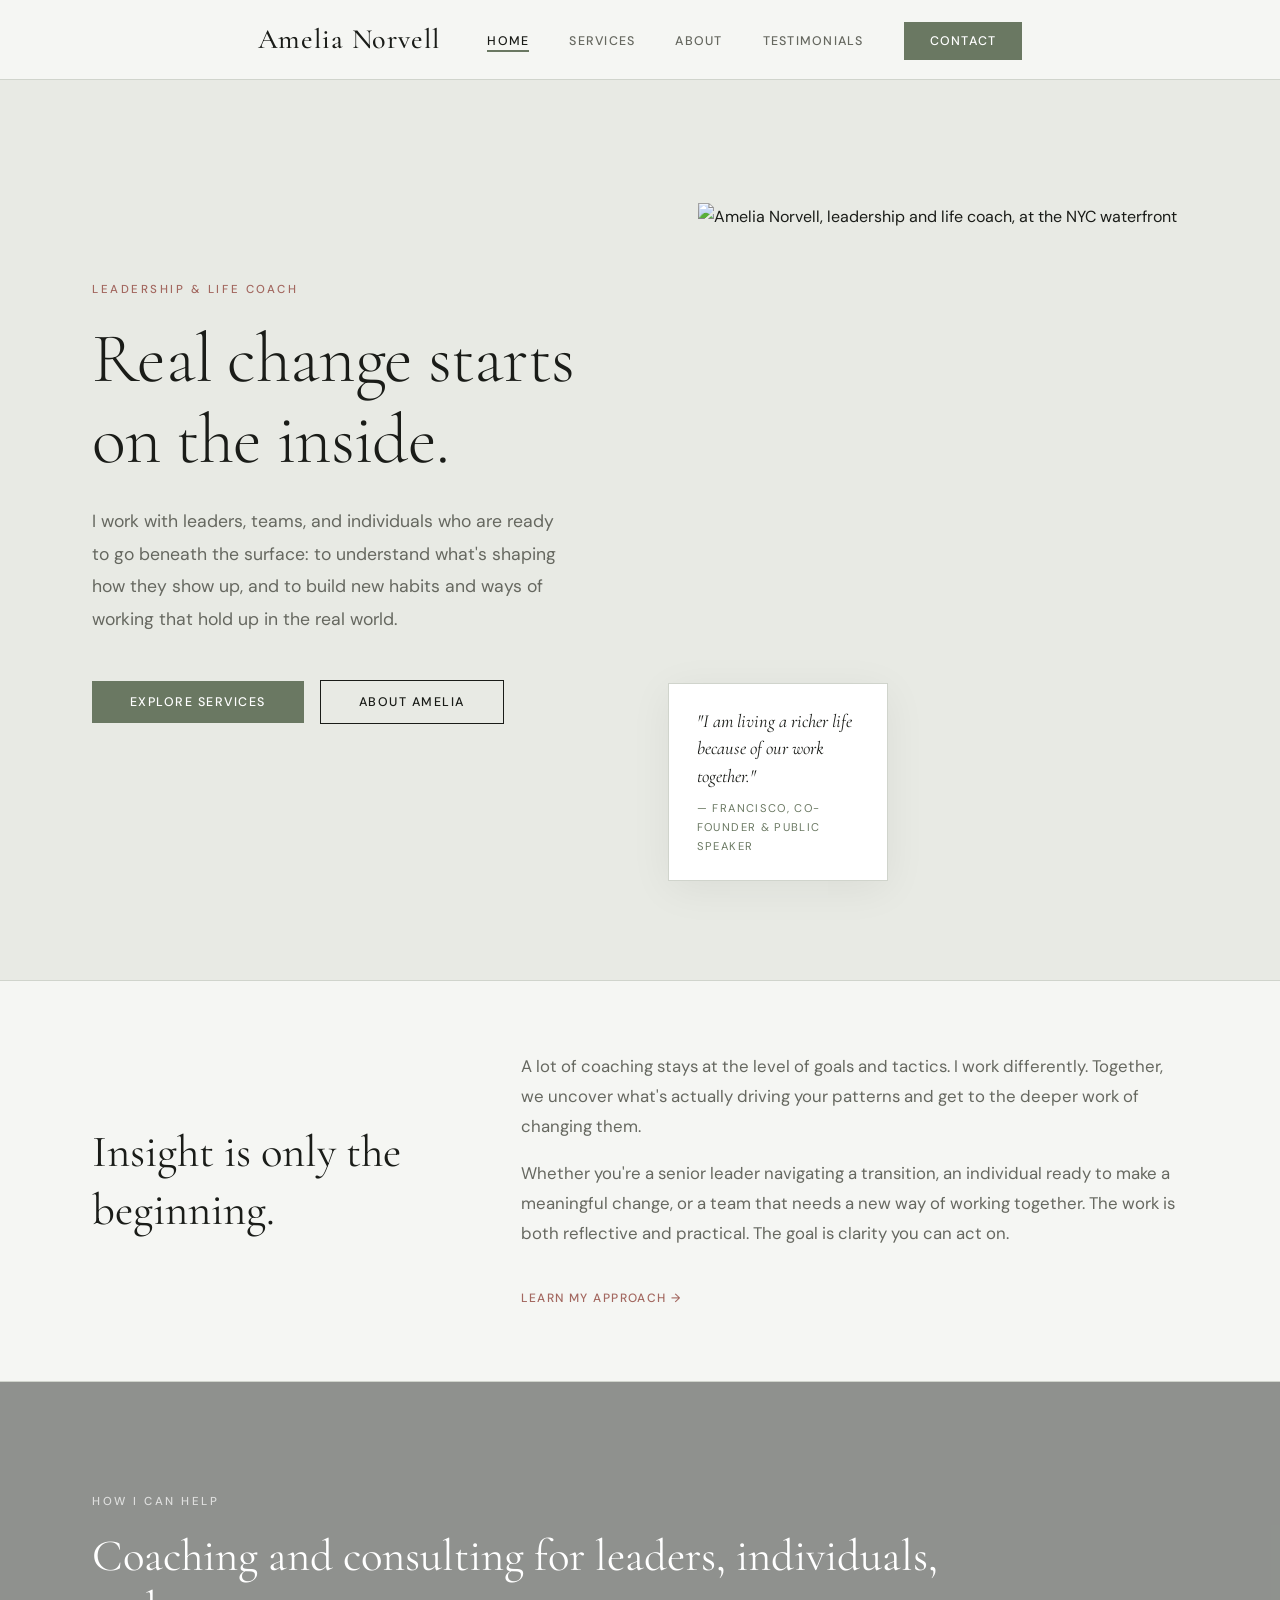
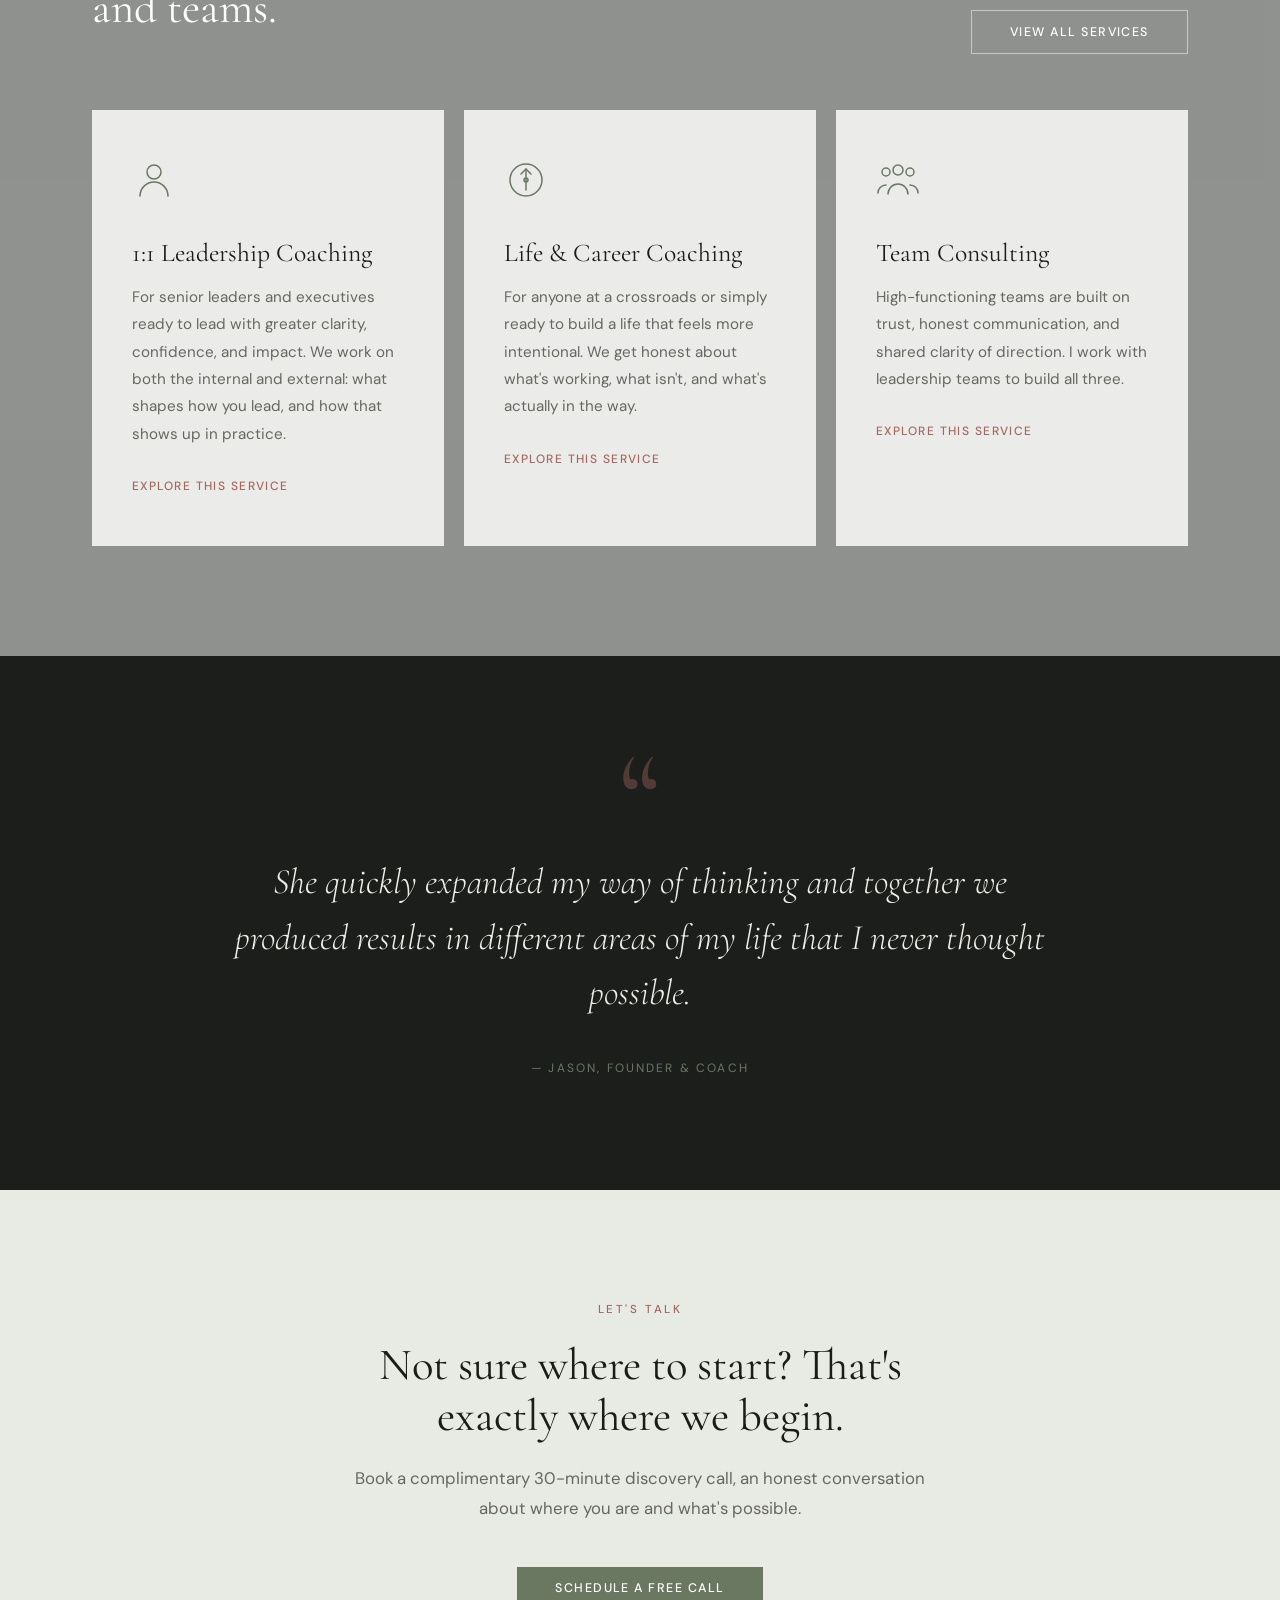
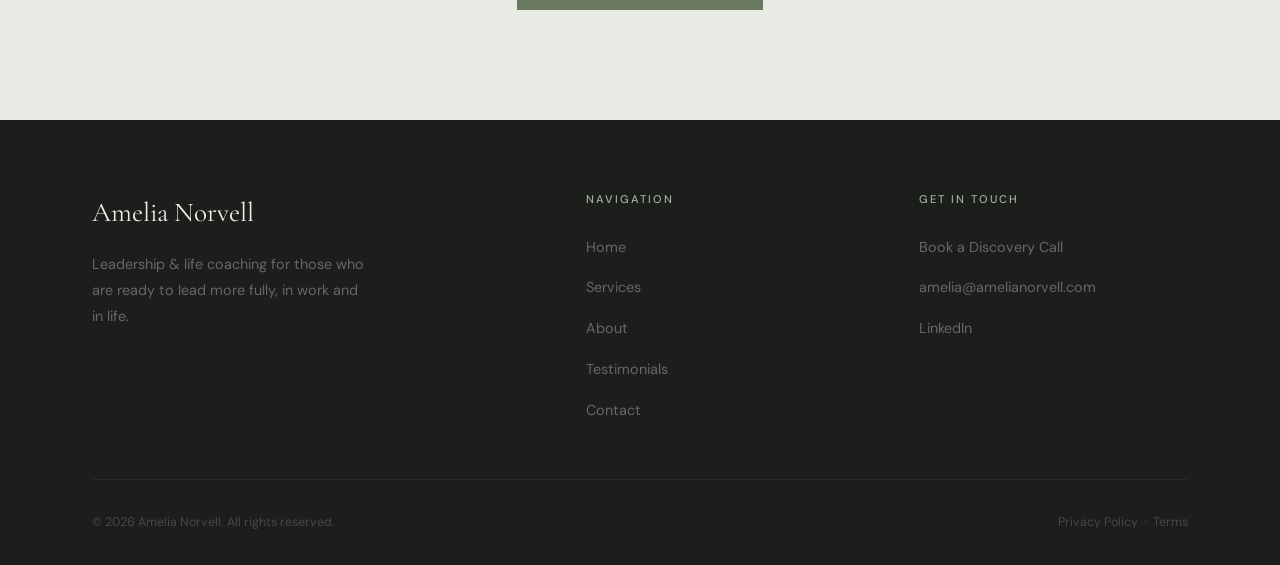
==== commit d20aa54d: "Add files via upload" ====
--- a/index.html
+++ b/index.html
@@ -19,8 +19,8 @@
         <a href="index.html" class="nav-logo">Amelia Norvell</a>
         <ul class="nav-links">
           <li><a href="index.html" class="active">Home</a></li>
+          <li><a href="services.html">Services</a></li>
           <li><a href="about.html">About</a></li>
-          <li><a href="services.html">Services</a></li>
           <li><a href="testimonials.html">Testimonials</a></li>
           <li><a href="contact.html" class="nav-cta">Contact</a></li>
         </ul>
@@ -34,8 +34,8 @@
   <!-- MOBILE NAV -->
   <div class="mobile-nav" role="navigation" aria-label="Mobile menu">
     <a href="index.html">Home</a>
+    <a href="services.html">Services</a>
     <a href="about.html">About</a>
-    <a href="services.html">Services</a>
     <a href="testimonials.html">Testimonials</a>
     <a href="contact.html" class="mobile-cta">Contact</a>
   </div>
@@ -88,7 +88,7 @@
             <span class="eyebrow">How I Can Help</span>
             <h2 class="section-title">Coaching and consulting for leaders, individuals, and teams.</h2>
           </div>
-          <a href="services.html" class="btn btn-outline" style="flex-shrink:0;">View All Services</a>
+          <a href="services.html" class="btn btn-outline-light" style="flex-shrink:0;">View All Services</a>
         </div>
 
         <div class="cards-grid">
@@ -170,8 +170,8 @@
           <div class="footer-col-title">Navigation</div>
           <ul class="footer-links">
             <li><a href="index.html">Home</a></li>
+            <li><a href="services.html">Services</a></li>
             <li><a href="about.html">About</a></li>
-            <li><a href="services.html">Services</a></li>
             <li><a href="testimonials.html">Testimonials</a></li>
             <li><a href="contact.html">Contact</a></li>
           </ul>
@@ -194,5 +194,7 @@
   </footer>
 
   <script src="script.js"></script>
+
+
 </body>
 </html>
--- a/style.css
+++ b/style.css
@@ -144,8 +144,8 @@
 
 .nav-logo {
   font-family: 'Cormorant Garamond', serif;
-  font-size: 1.55rem;
-  font-weight: 600;
+  font-size: 1.75rem;
+  font-weight: 500;
   letter-spacing: 0.03em;
   color: var(--text);
 }
@@ -335,7 +335,8 @@
   min-height: 100svh;
   display: flex;
   align-items: center;
-  padding: calc(var(--nav-height) + 60px) 0 80px;
+  padding: var(--nav-height) 0 80px;
+  background: var(--bg-warm);
 }
 
 .hero .container {
@@ -443,7 +444,7 @@
    HOME — INTRO STRIP
    ============================================================ */
 .intro-strip {
-  background: var(--bg-warm);
+  background: var(--bg);
   padding: 70px 0;
   border-top: 1px solid var(--border);
   border-bottom: 1px solid var(--border);
@@ -457,7 +458,7 @@
 }
 
 .intro-strip h2 {
-  font-size: clamp(1.8rem, 2.5vw, 2.4rem);
+  font-size: clamp(2rem, 3.5vw, 3.2rem);
   line-height: 1.3;
 }
 
@@ -469,7 +470,39 @@
 /* ============================================================
    HOME — SERVICES OVERVIEW
    ============================================================ */
-.services-overview { }
+.services-overview {
+  position: relative;
+  background-image: url('images/ales-krivec-h3zyoNXe2hQ-unsplash.jpg');
+  background-size: cover;
+  background-position: center;
+}
+
+.services-overview::before {
+  content: '';
+  position: absolute;
+  inset: 0;
+  background: rgba(18, 24, 18, 0.45);
+  pointer-events: none;
+}
+
+.services-overview .container {
+  position: relative;
+  z-index: 1;
+}
+
+.services-overview .eyebrow {
+  color: rgba(255, 255, 255, 0.7);
+}
+
+.services-overview .section-title {
+  color: #fff;
+}
+
+.services-overview .card {
+  background: rgba(245, 246, 243, 0.9);
+  backdrop-filter: blur(8px);
+  -webkit-backdrop-filter: blur(8px);
+}
 
 .services-header {
   display: flex;
@@ -481,7 +514,7 @@
 .cards-grid {
   display: grid;
   grid-template-columns: repeat(3, 1fr);
-  gap: 2px;
+  gap: 1.25rem;
 }
 
 .card {
@@ -684,9 +717,14 @@
 .about-split {
   display: grid;
   grid-template-columns: 0.85fr 1.15fr;
-  gap: 6rem;
+  column-gap: 6rem;
+  row-gap: 2.5rem;
   align-items: start;
 }
+
+.about-portrait-col  { grid-column: 1; grid-row: 1; }
+.about-credentials-col { grid-column: 1; grid-row: 2; }
+.about-text          { grid-column: 2; grid-row: 1 / span 2; }
 
 .about-portrait {
   aspect-ratio: 3/4;
@@ -761,7 +799,46 @@
   flex-shrink: 0;
 }
 
-.values-section { background: var(--bg-warm); }
+.values-section {
+  position: relative;
+  background-image: url('images/rahul-pandit-4MyI1iTF4yE-unsplash.jpg');
+  background-size: cover;
+  background-position: center;
+}
+
+.values-section::before {
+  content: '';
+  position: absolute;
+  inset: 0;
+  background: rgba(18, 24, 20, 0.45);
+  pointer-events: none;
+}
+
+.values-section .container {
+  position: relative;
+  z-index: 1;
+}
+
+.values-section .eyebrow {
+  color: rgba(255, 255, 255, 0.7);
+}
+
+.values-section .section-title,
+.values-section > .container > [data-reveal] > p {
+  color: #fff;
+}
+
+.values-section .values-grid {
+  gap: 1.25rem;
+  border: none;
+}
+
+.values-section .value-item {
+  background: rgba(245, 246, 243, 0.88);
+  backdrop-filter: blur(8px);
+  -webkit-backdrop-filter: blur(8px);
+  border: none;
+}
 
 .values-grid {
   display: grid;
@@ -803,12 +880,17 @@
   grid-template-columns: 1fr 1fr;
   gap: 6rem;
   align-items: center;
-  padding: 90px 0;
+  padding: 40px 0;
   border-bottom: 1px solid var(--border);
+}
+
+.service-block:first-of-type {
+  padding-top: 0;
 }
 
 .service-block:last-of-type {
   border-bottom: none;
+  padding-bottom: 0;
 }
 
 .service-block.flip .svc-content { order: 2; }
@@ -853,21 +935,50 @@
 }
 
 .svc-visual {
-  aspect-ratio: 4/3;
-}
-
-.process-section { background: var(--bg-warm); }
+  aspect-ratio: 3/4;
+}
+
+.process-section {
+  position: relative;
+  background-image: url('images/unsplash-community-yeFUJTcGRTo-unsplash.jpg');
+  background-size: cover;
+  background-position: center;
+}
+
+.process-section::before {
+  content: '';
+  position: absolute;
+  inset: 0;
+  background: rgba(18, 24, 18, 0.25);
+  pointer-events: none;
+}
+
+.process-section .container {
+  position: relative;
+  z-index: 1;
+}
+
+.process-section .eyebrow {
+  color: rgba(255, 255, 255, 0.7);
+}
+
+.process-section .section-title,
+.process-section > .container > [data-reveal] > p {
+  color: #fff;
+}
 
 .process-grid {
   display: grid;
   grid-template-columns: repeat(4, 1fr);
-  gap: 1px;
+  gap: 1.25rem;
   margin-top: 3.5rem;
-  background: var(--border);
+  background: transparent;
 }
 
 .process-step {
-  background: var(--bg);
+  background: rgba(245, 246, 243, 0.88);
+  backdrop-filter: blur(8px);
+  -webkit-backdrop-filter: blur(8px);
   padding: 2.5rem 2rem;
 }
 
@@ -915,15 +1026,37 @@
   font-style: normal;
 }
 
+.testimonials-bg-section {
+  position: relative;
+  background-image: url('images/slashio-photography-tzOlOaq6554-unsplash.jpg');
+  background-size: cover;
+  background-position: center;
+}
+
+.testimonials-bg-section::before {
+  content: '';
+  position: absolute;
+  inset: 0;
+  background: rgba(18, 24, 18, 0.45);
+  pointer-events: none;
+}
+
+.testimonials-bg-section .container {
+  position: relative;
+  z-index: 1;
+}
+
 .testimonials-grid {
   display: grid;
   grid-template-columns: repeat(2, 1fr);
-  gap: 2px;
-  background: var(--border);
+  gap: 1.25rem;
+  background: transparent;
 }
 
 .t-card {
-  background: var(--white);
+  background: rgba(245, 246, 243, 0.88);
+  backdrop-filter: blur(8px);
+  -webkit-backdrop-filter: blur(8px);
   padding: 3.25rem;
   transition: transform 0.25s, box-shadow 0.25s;
 }
@@ -1163,6 +1296,11 @@
     gap: 3rem;
   }
 
+  .about-portrait-col    { order: 1; grid-column: auto; grid-row: auto; }
+  .about-text            { order: 2; grid-column: auto; grid-row: auto; }
+  .about-credentials-col { order: 3; grid-column: auto; grid-row: auto; }
+  .about-credentials-col .credentials { margin-top: 0; }
+
   .approach-grid {
     grid-template-columns: 1fr;
     gap: 3rem;
@@ -1186,13 +1324,18 @@
 
   .service-block {
     grid-template-columns: 1fr;
-    gap: 3rem;
-  }
-
-  .service-block.flip .svc-content { order: 1; }
-  .service-block.flip .svc-visual  { order: 2; }
-
-  .svc-visual { aspect-ratio: 16/9; }
+    gap: 0;
+    padding: 40px 0;
+    border-bottom: 1px solid var(--border);
+  }
+
+  .service-block:first-of-type { padding-top: 0; }
+  .service-block:last-of-type { border-bottom: none; padding-bottom: 0; }
+
+  .service-block .svc-visual  { order: -1; }
+  .service-block .svc-content { order: 0; }
+
+  .svc-visual { aspect-ratio: 4/3; }
 
   .process-grid { grid-template-columns: repeat(2, 1fr); }
 
